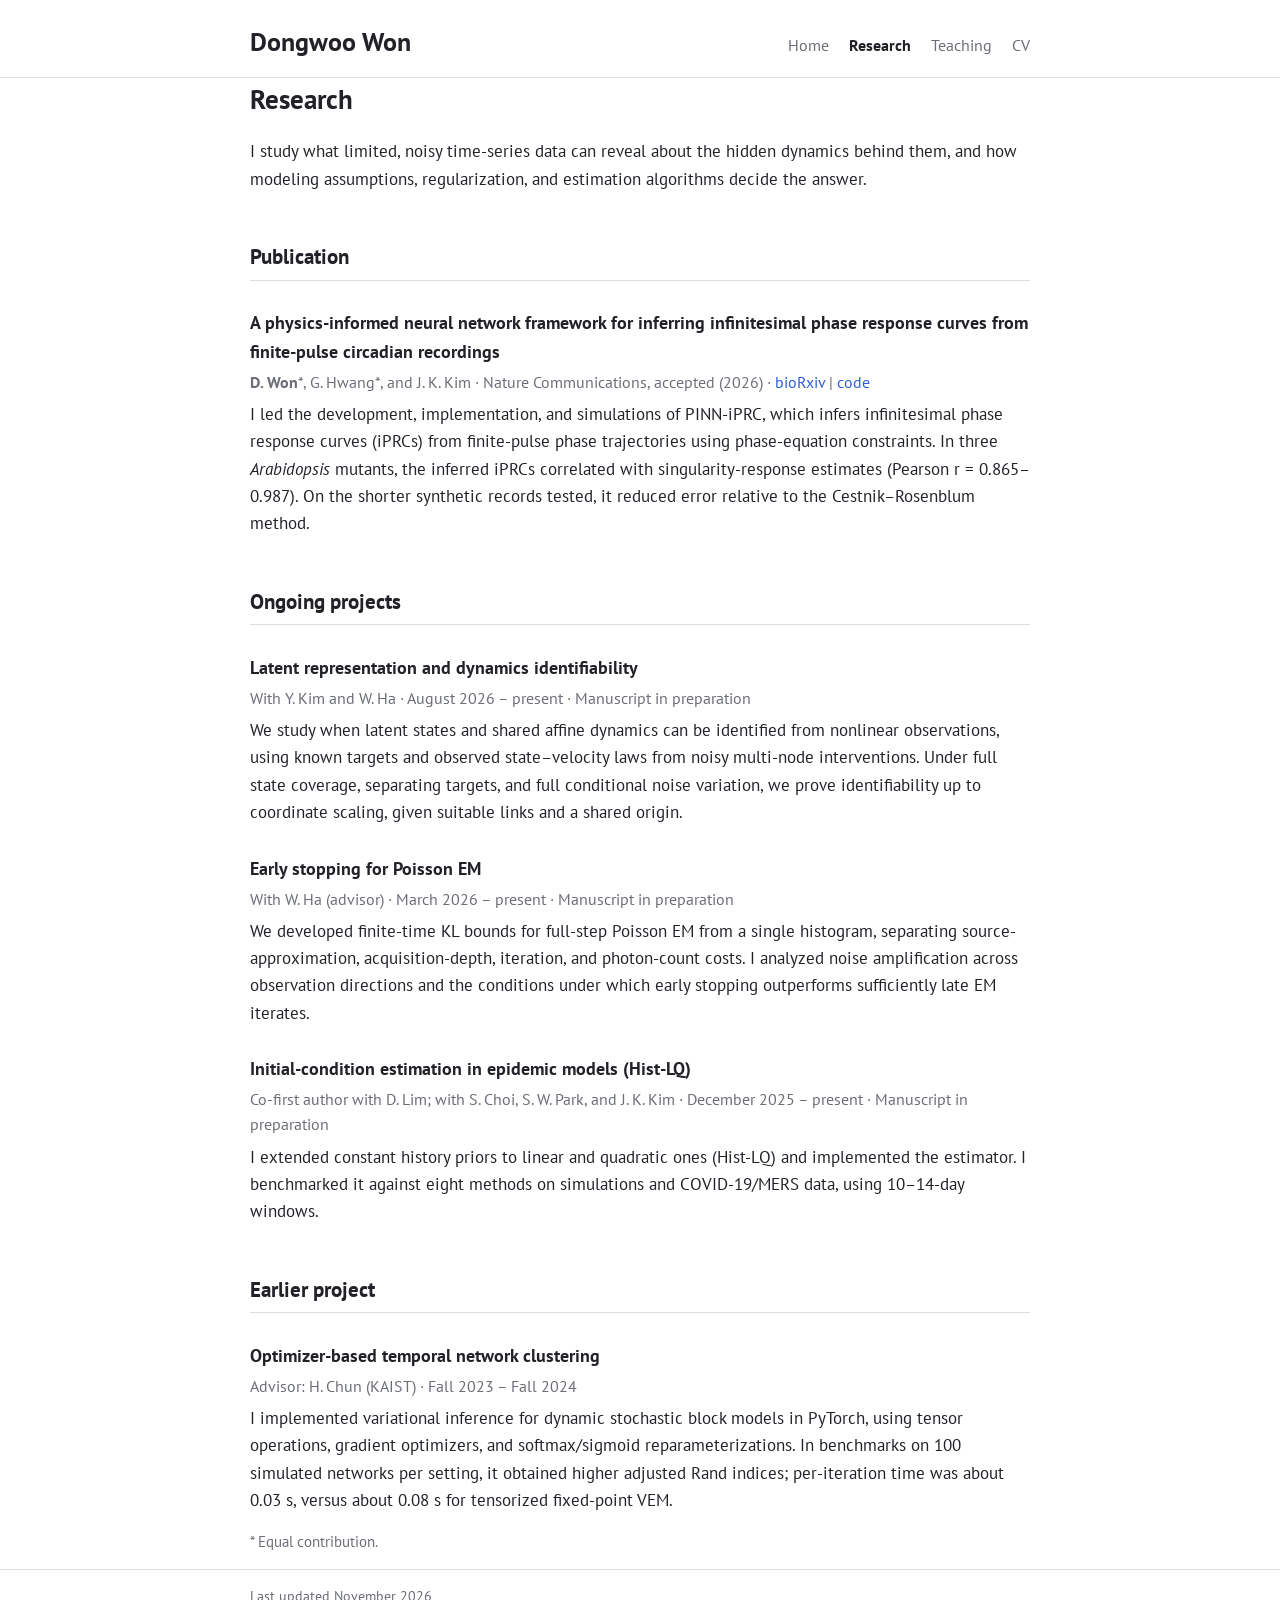
==== research.html @ 682a4bd4 "Add personal homepage Static site with Home, Research, and Teaching pages, a profile photo, and a pu" ====
<!doctype html>
<html lang="en">
<head>
  <meta charset="utf-8">
  <meta name="viewport" content="width=device-width, initial-scale=1">
  <title>Research | Dongwoo Won</title>
  <meta name="description" content="Research projects of Dongwoo Won: physics-informed iPRC inference, early stopping for Poisson EM, identifiability of latent dynamics, and epidemic initial-condition estimation.">
  <link rel="preconnect" href="https://fonts.googleapis.com">
  <link rel="preconnect" href="https://fonts.gstatic.com" crossorigin>
  <link href="https://fonts.googleapis.com/css2?family=PT+Sans:ital,wght@0,400;0,700;1,400&display=swap" rel="stylesheet">
  <link rel="stylesheet" href="assets/style.css">
</head>
<body>
  <header class="site-header">
    <div class="wrapper">
      <a class="site-title" href="index.html">Dongwoo Won</a>
      <nav class="site-nav" aria-label="Main">
        <a href="index.html">Home</a>
        <a href="research.html" aria-current="page">Research</a>
        <a href="teaching.html">Teaching</a>
        <a href="cv/Dongwoo_Won_CV.pdf">CV</a>
      </nav>
    </div>
  </header>

  <main class="wrapper">
    <h1>Research</h1>
    <p>I study what limited, noisy time-series data can reveal about the hidden dynamics behind them, and how modeling assumptions, regularization, and estimation algorithms decide the answer.</p>

    <h2>Publication</h2>
    <div class="project">
      <h3>A physics-informed neural network framework for inferring infinitesimal phase response curves from finite-pulse circadian recordings</h3>
      <p class="meta"><b>D. Won</b>*, G. Hwang*, and J. K. Kim &middot; Nature Communications, accepted (2026) &middot; <a href="https://www.biorxiv.org/content/10.64898/2026.10.20.760317v1">bioRxiv</a> | <a href="https://doi.org/10.24433/CO.2592255.v1">code</a></p>
      <p>I led the development, implementation, and simulations of PINN-iPRC, which infers infinitesimal phase response curves (iPRCs) from finite-pulse phase trajectories using phase-equation constraints. In three <i>Arabidopsis</i> mutants, the inferred iPRCs correlated with singularity-response estimates (Pearson r = 0.865&ndash;0.987). On the shorter synthetic records tested, it reduced error relative to the Cestnik&ndash;Rosenblum method.</p>
    </div>

    <h2>Ongoing projects</h2>
    <div class="project">
      <h3>Latent representation and dynamics identifiability</h3>
      <p class="meta">With Y. Kim and W. Ha &middot; August 2026 &ndash; present &middot; Manuscript in preparation</p>
      <p>We study when latent states and shared affine dynamics can be identified from nonlinear observations, using known targets and observed state&ndash;velocity laws from noisy multi-node interventions. Under full state coverage, separating targets, and full conditional noise variation, we prove identifiability up to coordinate scaling, given suitable links and a shared origin.</p>
    </div>
    <div class="project">
      <h3>Early stopping for Poisson EM</h3>
      <p class="meta">With W. Ha (advisor) &middot; March 2026 &ndash; present &middot; Manuscript in preparation</p>
      <p>We developed finite-time KL bounds for full-step Poisson EM from a single histogram, separating source-approximation, acquisition-depth, iteration, and photon-count costs. I analyzed noise amplification across observation directions and the conditions under which early stopping outperforms sufficiently late EM iterates.</p>
    </div>
    <div class="project">
      <h3>Initial-condition estimation in epidemic models (Hist-LQ)</h3>
      <p class="meta">Co-first author with D. Lim; with S. Choi, S. W. Park, and J. K. Kim &middot; December 2025 &ndash; present &middot; Manuscript in preparation</p>
      <p>I extended constant history priors to linear and quadratic ones (Hist-LQ) and implemented the estimator. I benchmarked it against eight methods on simulations and COVID-19/MERS data, using 10&ndash;14-day windows.</p>
    </div>

    <h2>Earlier project</h2>
    <div class="project">
      <h3>Optimizer-based temporal network clustering</h3>
      <p class="meta">Advisor: H. Chun (KAIST) &middot; Fall 2023 &ndash; Fall 2024</p>
      <p>I implemented variational inference for dynamic stochastic block models in PyTorch, using tensor operations, gradient optimizers, and softmax/sigmoid reparameterizations. In benchmarks on 100 simulated networks per setting, it obtained higher adjusted Rand indices; per-iteration time was about 0.03 s, versus about 0.08 s for tensorized fixed-point VEM.</p>
    </div>

    <p class="note">* Equal contribution.</p>
  </main>

  <footer class="site-footer">
    <div class="wrapper">Last updated November 2026</div>
  </footer>
</body>
</html>
---- assets/style.css ----
:root {
  --text: #212228;
  --muted: #6b6e76;
  --link: #2b5fd9;
  --rule: rgba(144, 145, 148, 0.3);
  --bg: #ffffff;
}

* { box-sizing: border-box; }

html { font-size: 17px; }

body {
  margin: 0;
  background: var(--bg);
  color: var(--text);
  font-family: "PT Sans", -apple-system, "Helvetica Neue", "Segoe UI", Roboto, sans-serif;
  line-height: 1.6;
}

a { color: var(--link); text-decoration: none; }
a:hover { text-decoration: underline; }

.wrapper { max-width: 820px; margin: 0 auto; padding: 0 20px; }

.site-header { border-bottom: 1px solid var(--rule); }
.site-header .wrapper {
  display: flex;
  align-items: baseline;
  justify-content: space-between;
  flex-wrap: wrap;
  gap: 8px 24px;
  padding-top: 22px;
  padding-bottom: 14px;
}
.site-title { font-size: 1.5rem; font-weight: 700; color: var(--text); }
.site-title:hover { text-decoration: none; }
.site-nav { display: flex; flex-wrap: wrap; gap: 6px 20px; font-size: 0.95rem; }
.site-nav a { color: var(--muted); }
.site-nav a[aria-current="page"] { color: var(--text); font-weight: 700; }

main { padding: 32px 0 48px; }

.intro {
  display: grid;
  grid-template-columns: 190px minmax(0, 1fr);
  gap: 36px;
  align-items: start;
}
.intro img { width: 190px; height: 190px; border-radius: 50%; object-fit: cover; display: block; }
.intro p { margin: 0 0 0.9em; }
.links { color: var(--muted); }

h1 { font-size: 1.6rem; font-weight: 700; margin: 0 0 0.6em; }
h2 {
  font-size: 1.25rem;
  font-weight: 700;
  margin: 2.2em 0 0.8em;
  padding-bottom: 0.3em;
  border-bottom: 1px solid var(--rule);
}
h3 { font-size: 1.05rem; font-weight: 700; margin: 1.6em 0 0.2em; }

.publications { list-style: none; margin: 0; padding: 0; }
.publications li { margin-bottom: 1.1em; }
.publications .title { display: block; font-style: italic; }
.publications .authors,
.publications .venue,
.publications .links { display: block; font-size: 0.92rem; }
.publications .venue { color: var(--muted); }

.note { font-size: 0.9rem; color: var(--muted); }

.edu .school { font-weight: 700; margin: 1em 0 0.2em; }
.edu ul, .plain { margin: 0; padding-left: 1.2em; }
.plain li { margin-bottom: 0.5em; }

.project .meta { color: var(--muted); font-size: 0.92rem; margin: 0 0 0.4em; }
.project p { margin: 0 0 0.6em; }

.site-footer { border-top: 1px solid var(--rule); color: var(--muted); font-size: 0.85rem; }
.site-footer .wrapper { padding-top: 14px; padding-bottom: 24px; }

@media (max-width: 640px) {
  html { font-size: 16px; }
  .intro { grid-template-columns: 1fr; gap: 20px; }
  .intro img { width: 150px; height: 150px; margin: 0 auto; }
}
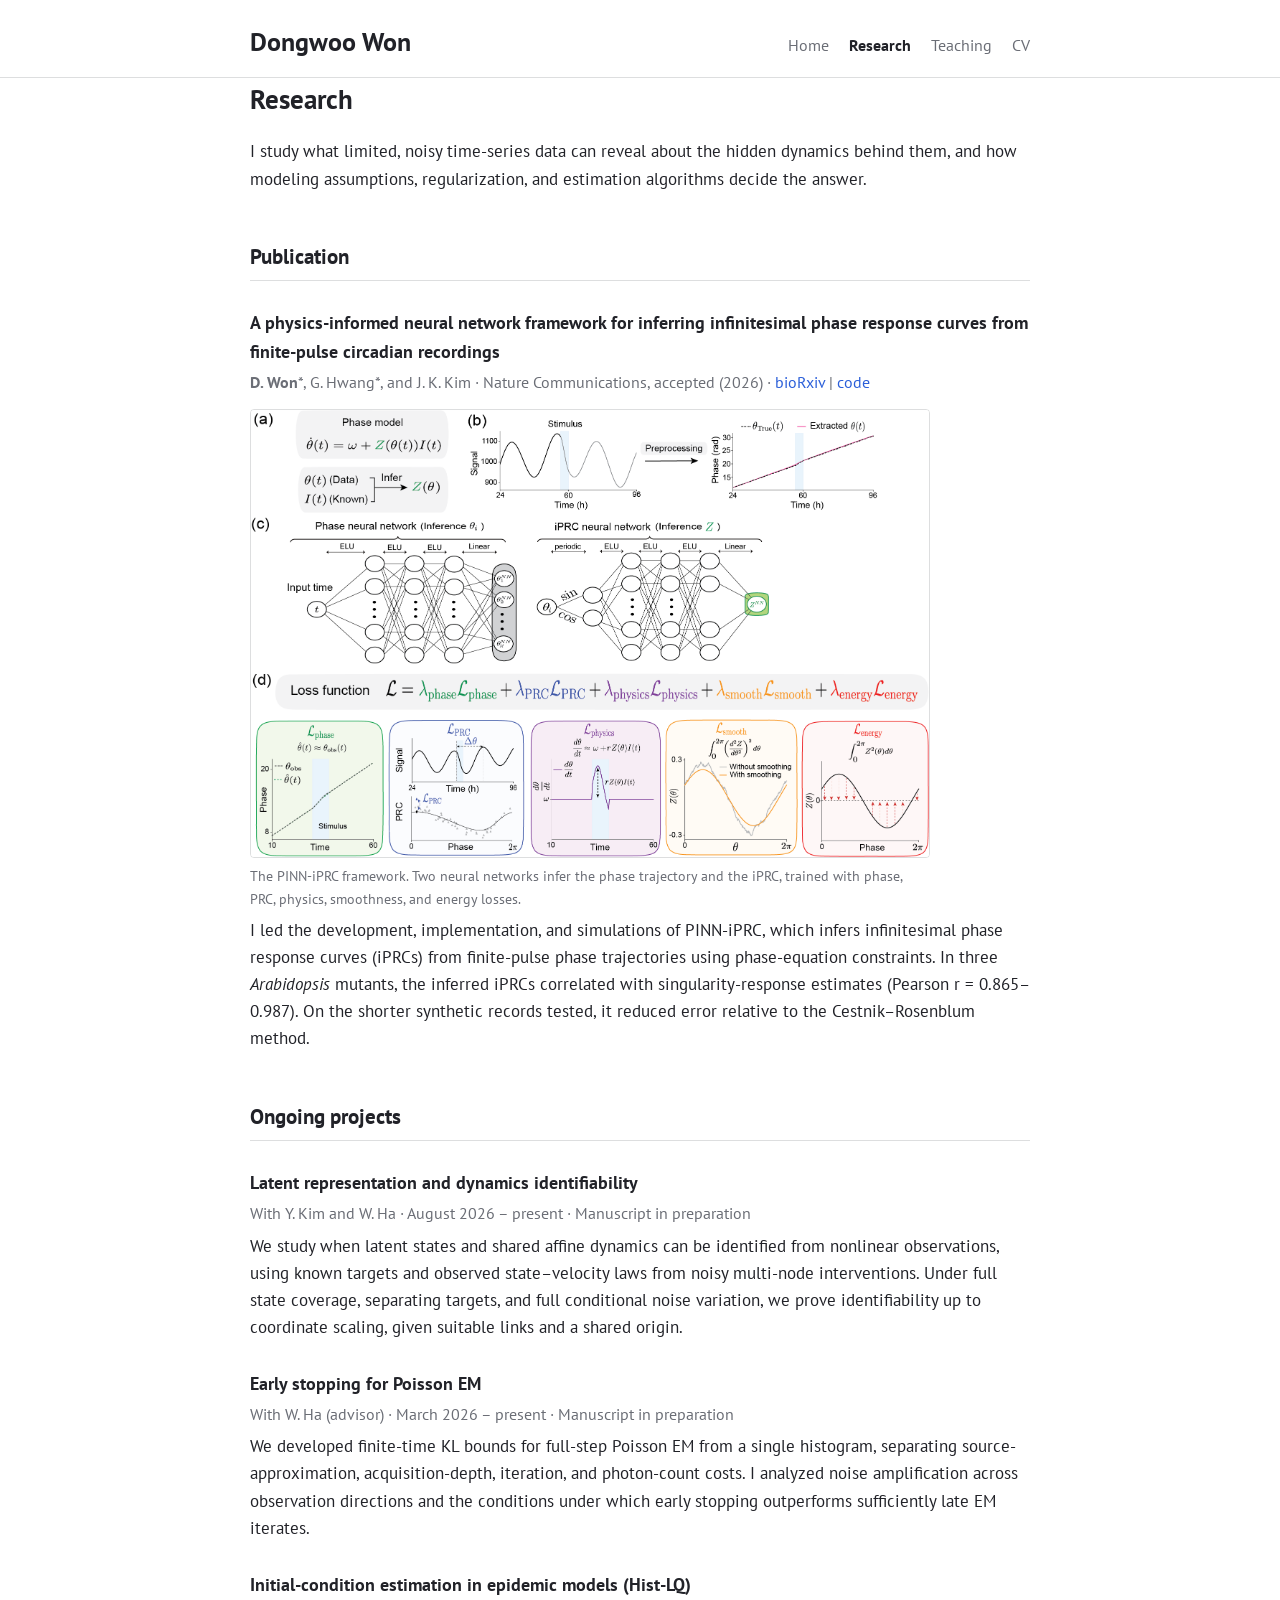
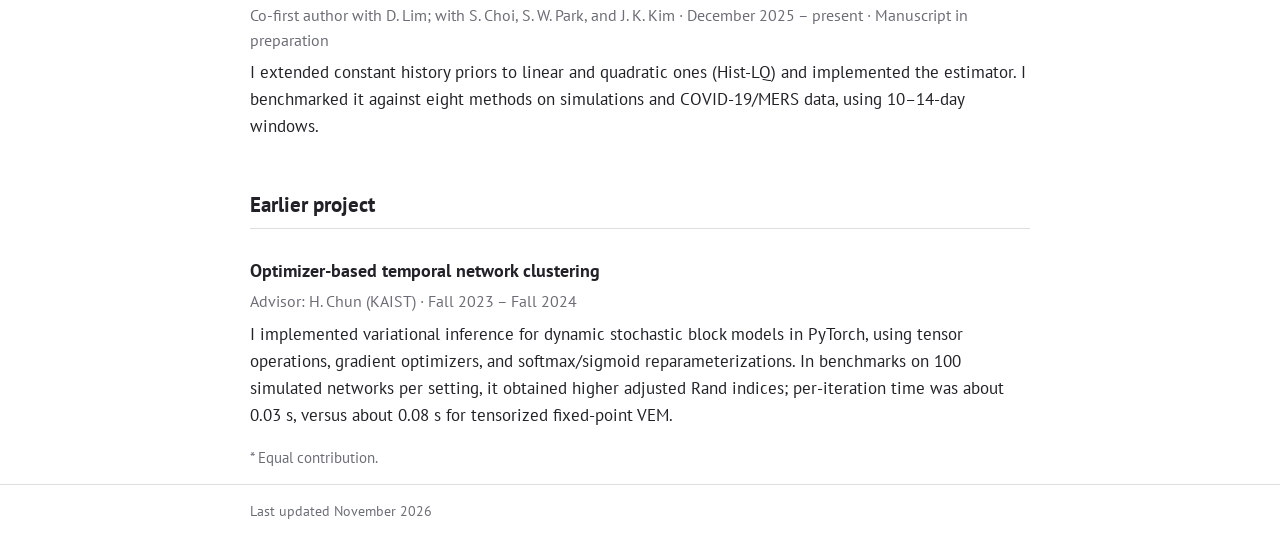
==== commit de97ce7e: "Add PINN-iPRC figure and web links in CV Show the PINN-iPRC framework figure on the Home and Researc" ====
--- a/research.html
+++ b/research.html
@@ -31,6 +31,10 @@
     <div class="project">
       <h3>A physics-informed neural network framework for inferring infinitesimal phase response curves from finite-pulse circadian recordings</h3>
       <p class="meta"><b>D. Won</b>*, G. Hwang*, and J. K. Kim &middot; Nature Communications, accepted (2026) &middot; <a href="https://www.biorxiv.org/content/10.64898/2026.10.20.760317v1">bioRxiv</a> | <a href="https://doi.org/10.24433/CO.2592255.v1">code</a></p>
+      <figure class="figure">
+        <img src="assets/pinn-iprc-framework.png" alt="PINN-iPRC framework: a phase model, preprocessing of oscillatory signals, a phase neural network and an iPRC neural network, and a five-term loss function" loading="lazy">
+        <figcaption>The PINN-iPRC framework. Two neural networks infer the phase trajectory and the iPRC, trained with phase, PRC, physics, smoothness, and energy losses.</figcaption>
+      </figure>
       <p>I led the development, implementation, and simulations of PINN-iPRC, which infers infinitesimal phase response curves (iPRCs) from finite-pulse phase trajectories using phase-equation constraints. In three <i>Arabidopsis</i> mutants, the inferred iPRCs correlated with singularity-response estimates (Pearson r = 0.865&ndash;0.987). On the shorter synthetic records tested, it reduced error relative to the Cestnik&ndash;Rosenblum method.</p>
     </div>
 
--- a/assets/style.css
+++ b/assets/style.css
@@ -71,6 +71,10 @@
 
 .note { font-size: 0.9rem; color: var(--muted); }
 
+.figure { margin: 0.8em 0 0.4em; }
+.figure img { display: block; width: 100%; max-width: 680px; height: auto; border: 1px solid var(--rule); border-radius: 4px; }
+.figure figcaption { font-size: 0.85rem; color: var(--muted); margin-top: 0.4em; max-width: 680px; }
+
 .edu .school { font-weight: 700; margin: 1em 0 0.2em; }
 .edu ul, .plain { margin: 0; padding-left: 1.2em; }
 .plain li { margin-bottom: 0.5em; }
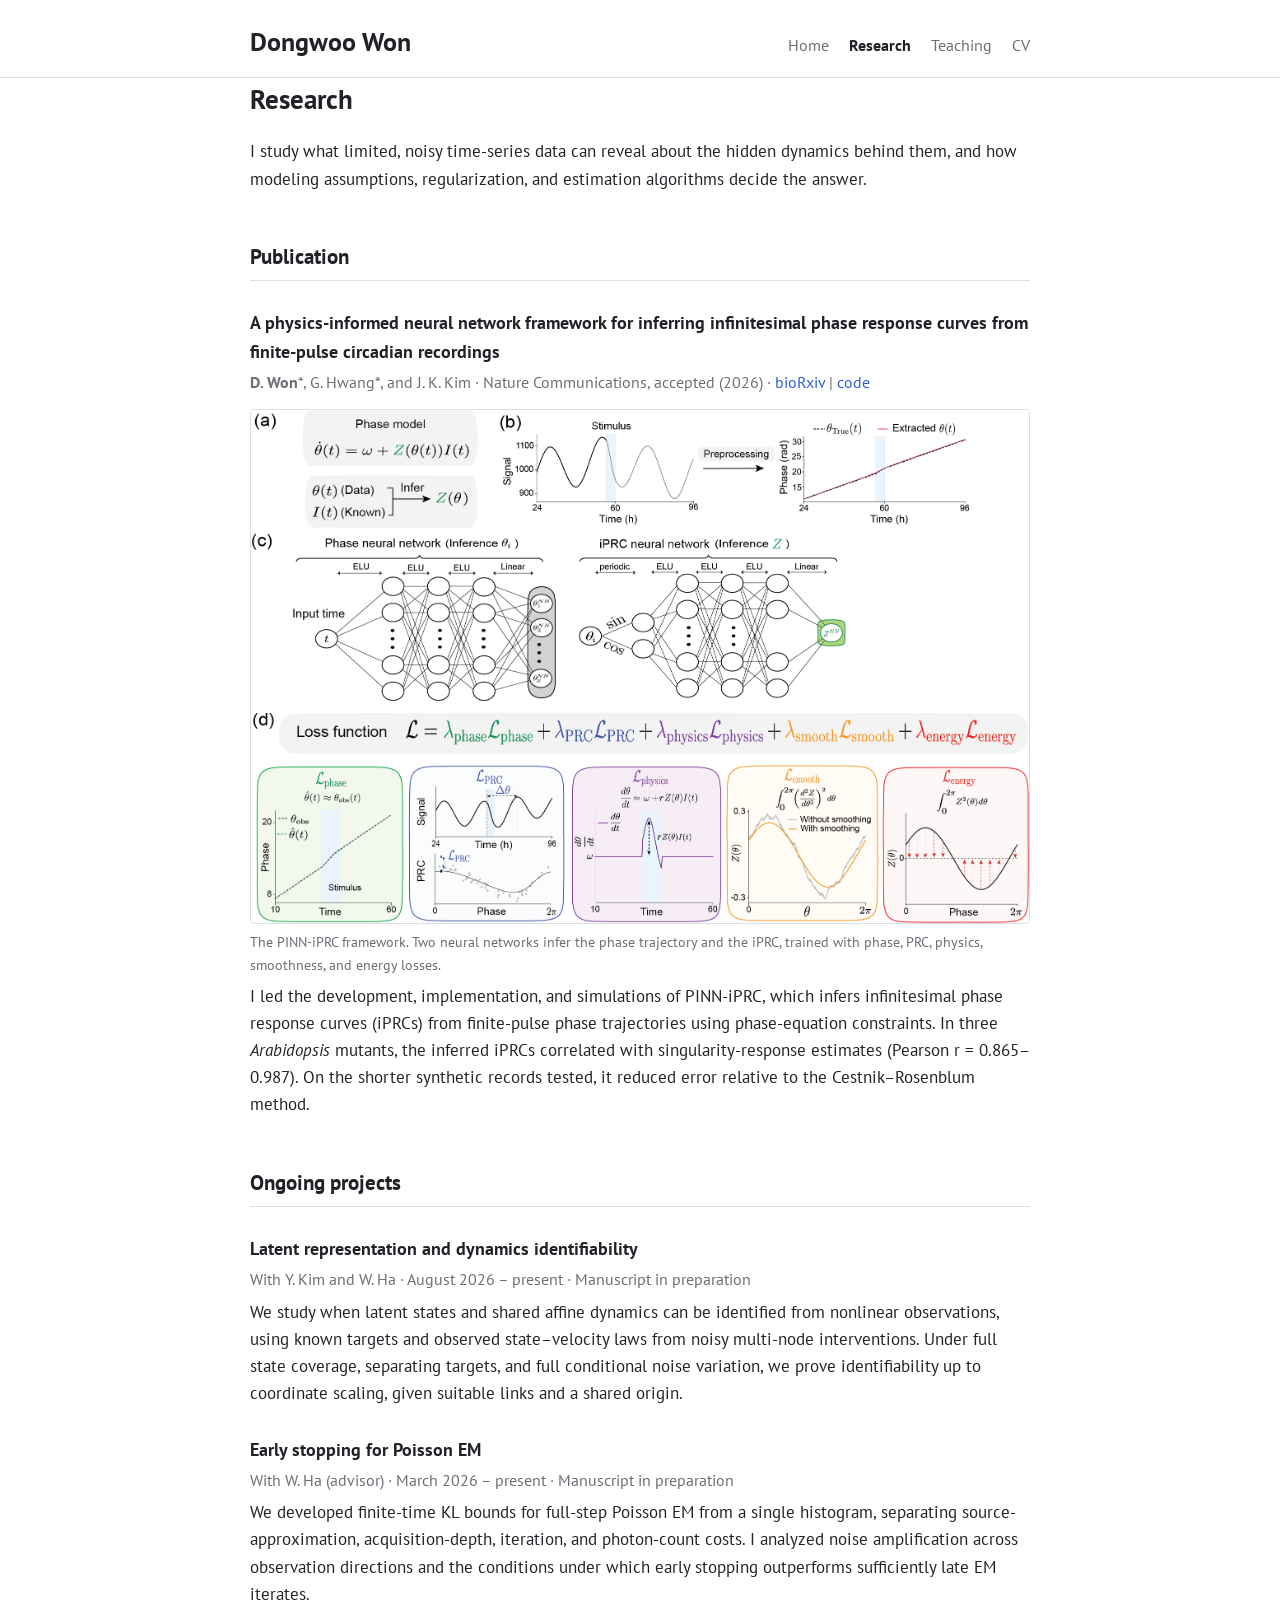
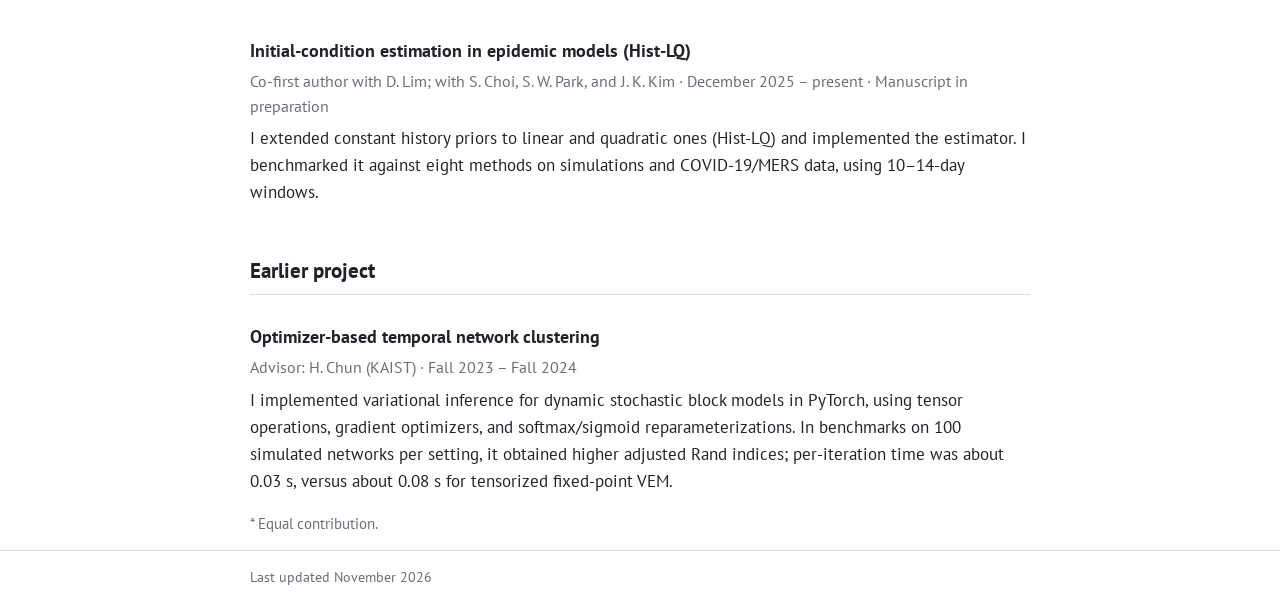
==== commit c33cf00a: "Fit the PINN-iPRC figure to the text column Remove the 680px cap so the figure spans the full conten" ====
--- a/research.html
+++ b/research.html
@@ -32,7 +32,7 @@
       <h3>A physics-informed neural network framework for inferring infinitesimal phase response curves from finite-pulse circadian recordings</h3>
       <p class="meta"><b>D. Won</b>*, G. Hwang*, and J. K. Kim &middot; Nature Communications, accepted (2026) &middot; <a href="https://www.biorxiv.org/content/10.64898/2026.10.20.760317v1">bioRxiv</a> | <a href="https://doi.org/10.24433/CO.2592255.v1">code</a></p>
       <figure class="figure">
-        <img src="assets/pinn-iprc-framework.png" alt="PINN-iPRC framework: a phase model, preprocessing of oscillatory signals, a phase neural network and an iPRC neural network, and a five-term loss function" loading="lazy">
+        <a href="assets/pinn-iprc-framework.png"><img src="assets/pinn-iprc-framework.png" alt="PINN-iPRC framework: a phase model, preprocessing of oscillatory signals, a phase neural network and an iPRC neural network, and a five-term loss function" width="1889" height="1246"></a>
         <figcaption>The PINN-iPRC framework. Two neural networks infer the phase trajectory and the iPRC, trained with phase, PRC, physics, smoothness, and energy losses.</figcaption>
       </figure>
       <p>I led the development, implementation, and simulations of PINN-iPRC, which infers infinitesimal phase response curves (iPRCs) from finite-pulse phase trajectories using phase-equation constraints. In three <i>Arabidopsis</i> mutants, the inferred iPRCs correlated with singularity-response estimates (Pearson r = 0.865&ndash;0.987). On the shorter synthetic records tested, it reduced error relative to the Cestnik&ndash;Rosenblum method.</p>
--- a/assets/style.css
+++ b/assets/style.css
@@ -72,8 +72,9 @@
 .note { font-size: 0.9rem; color: var(--muted); }
 
 .figure { margin: 0.8em 0 0.4em; }
-.figure img { display: block; width: 100%; max-width: 680px; height: auto; border: 1px solid var(--rule); border-radius: 4px; }
-.figure figcaption { font-size: 0.85rem; color: var(--muted); margin-top: 0.4em; max-width: 680px; }
+.figure a { display: block; }
+.figure img { display: block; width: 100%; height: auto; border: 1px solid var(--rule); border-radius: 4px; }
+.figure figcaption { font-size: 0.85rem; color: var(--muted); margin-top: 0.4em; }
 
 .edu .school { font-weight: 700; margin: 1em 0 0.2em; }
 .edu ul, .plain { margin: 0; padding-left: 1.2em; }
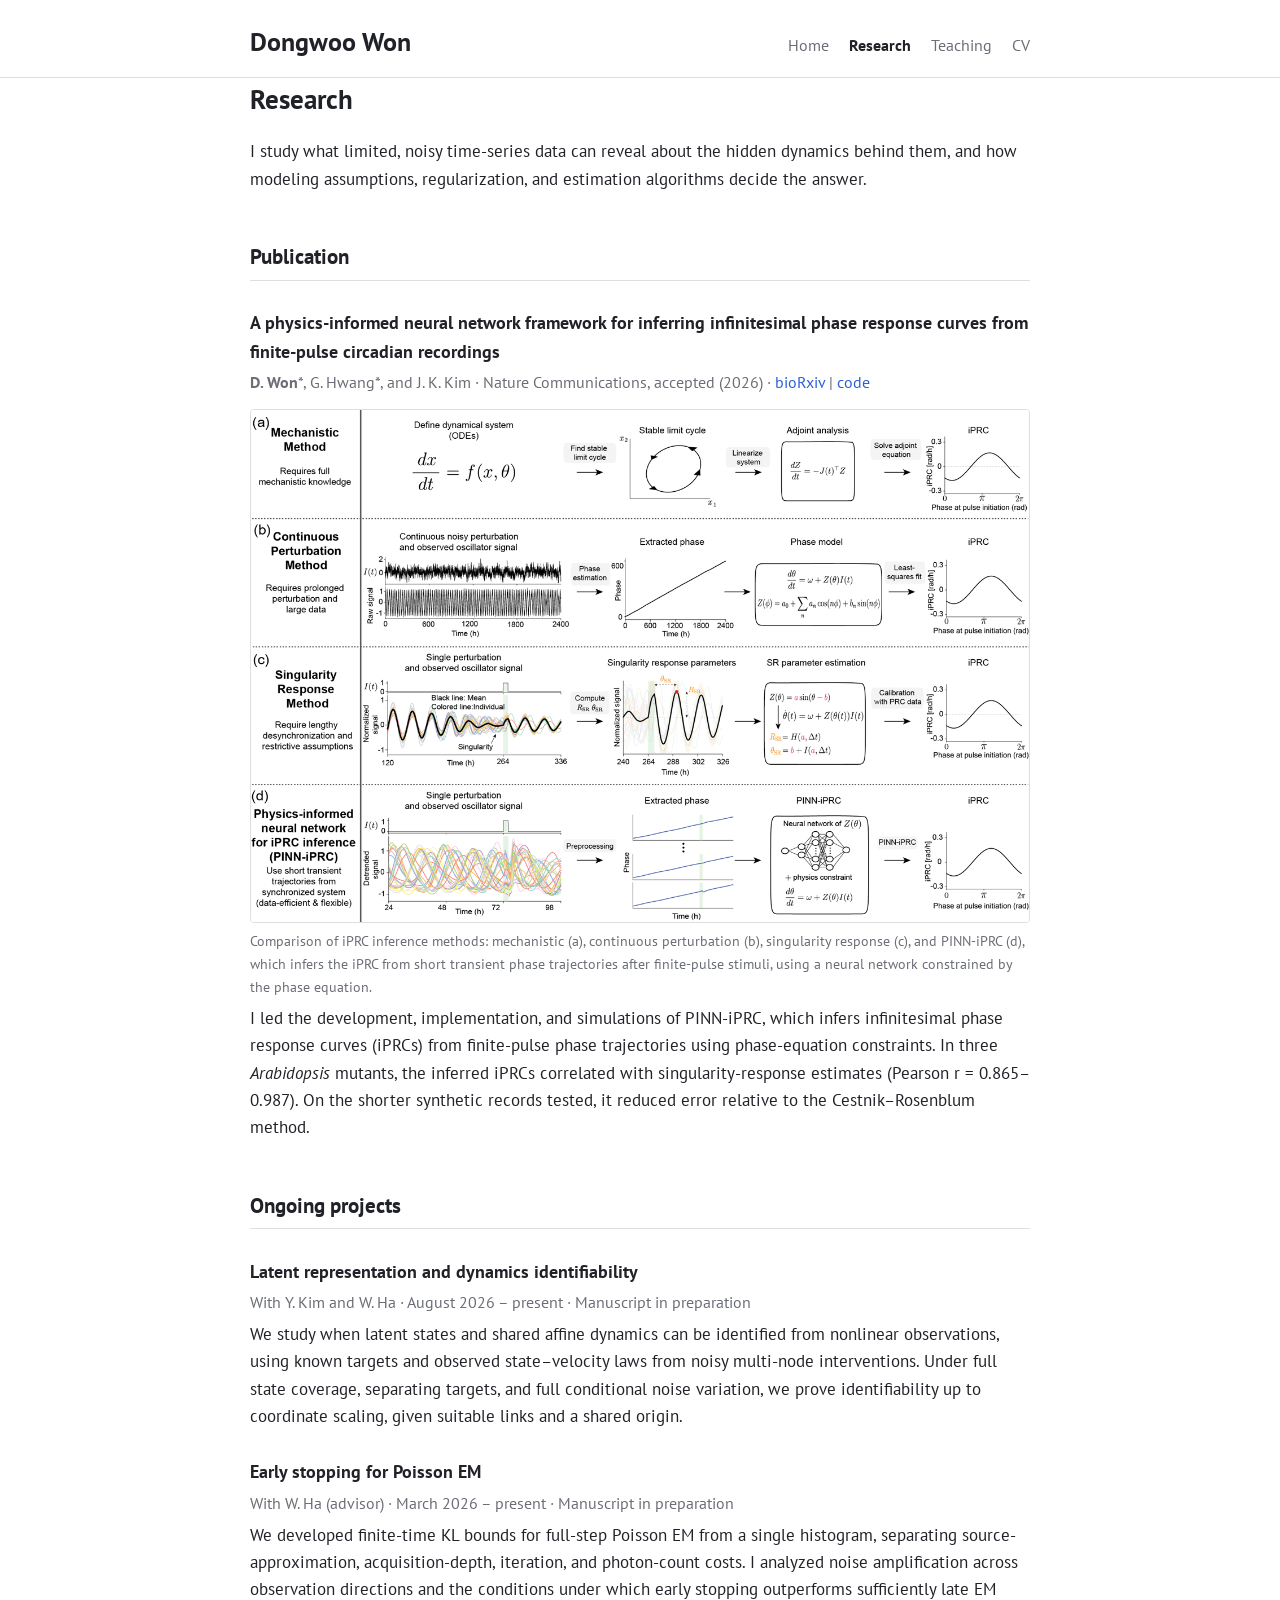
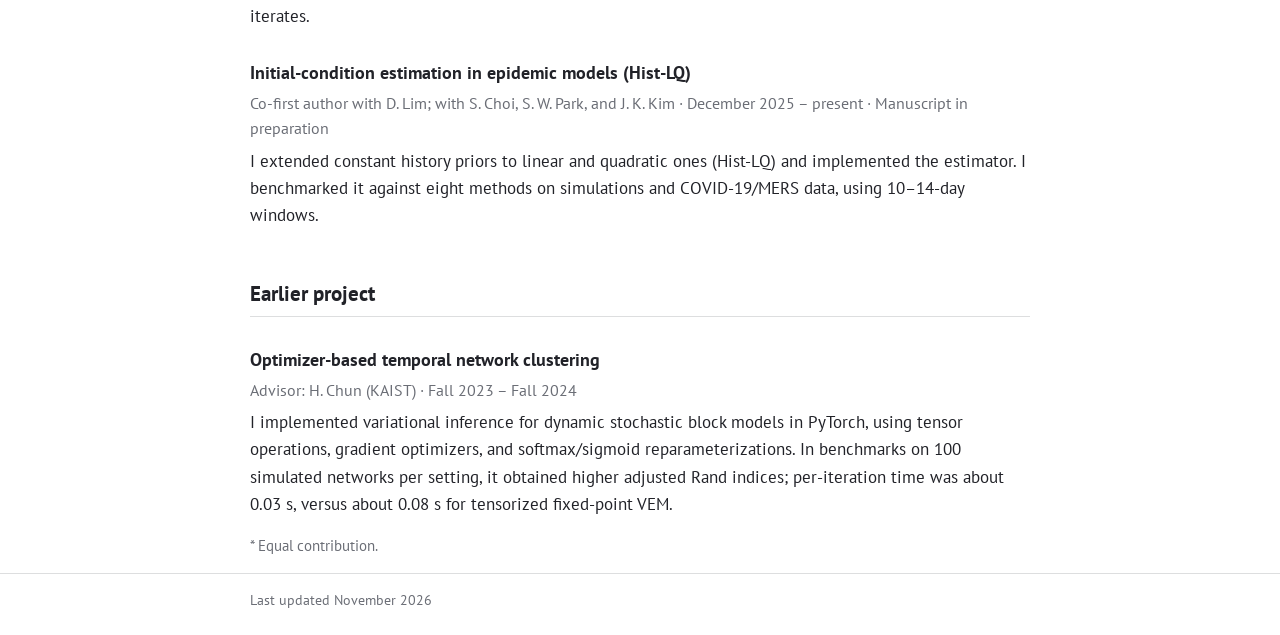
==== commit 95020bb6: "Use the method-comparison figure for PINN-iPRC Replace the framework figure (Fig. 3) with the compar" ====
--- a/research.html
+++ b/research.html
@@ -32,8 +32,8 @@
       <h3>A physics-informed neural network framework for inferring infinitesimal phase response curves from finite-pulse circadian recordings</h3>
       <p class="meta"><b>D. Won</b>*, G. Hwang*, and J. K. Kim &middot; Nature Communications, accepted (2026) &middot; <a href="https://www.biorxiv.org/content/10.64898/2026.10.20.760317v1">bioRxiv</a> | <a href="https://doi.org/10.24433/CO.2592255.v1">code</a></p>
       <figure class="figure">
-        <a href="assets/pinn-iprc-framework.png"><img src="assets/pinn-iprc-framework.png" alt="PINN-iPRC framework: a phase model, preprocessing of oscillatory signals, a phase neural network and an iPRC neural network, and a five-term loss function" width="1889" height="1246"></a>
-        <figcaption>The PINN-iPRC framework. Two neural networks infer the phase trajectory and the iPRC, trained with phase, PRC, physics, smoothness, and energy losses.</figcaption>
+        <a href="assets/pinn-iprc-overview.png"><img src="assets/pinn-iprc-overview.png" alt="Comparison of four iPRC inference methods: mechanistic, continuous perturbation, singularity response, and PINN-iPRC" width="1378" height="908"></a>
+        <figcaption>Comparison of iPRC inference methods: mechanistic (a), continuous perturbation (b), singularity response (c), and PINN-iPRC (d), which infers the iPRC from short transient phase trajectories after finite-pulse stimuli, using a neural network constrained by the phase equation.</figcaption>
       </figure>
       <p>I led the development, implementation, and simulations of PINN-iPRC, which infers infinitesimal phase response curves (iPRCs) from finite-pulse phase trajectories using phase-equation constraints. In three <i>Arabidopsis</i> mutants, the inferred iPRCs correlated with singularity-response estimates (Pearson r = 0.865&ndash;0.987). On the shorter synthetic records tested, it reduced error relative to the Cestnik&ndash;Rosenblum method.</p>
     </div>
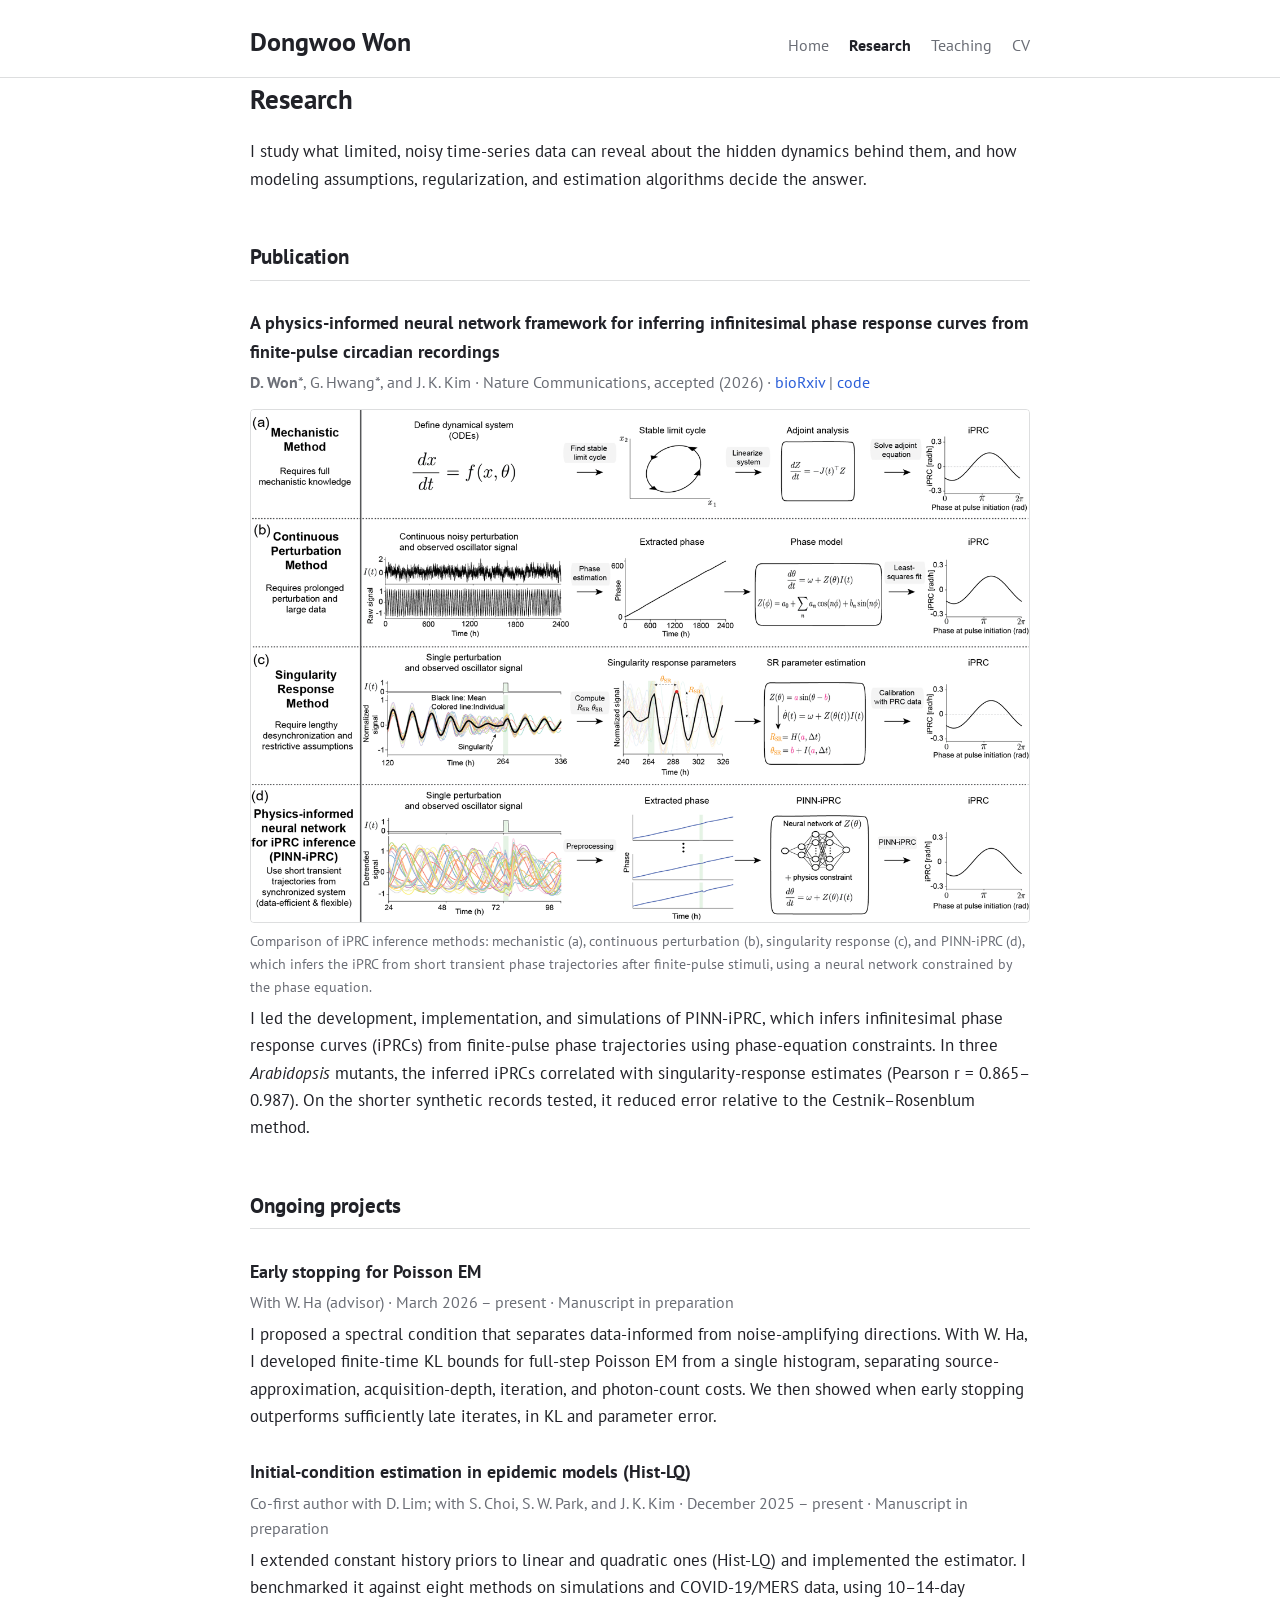
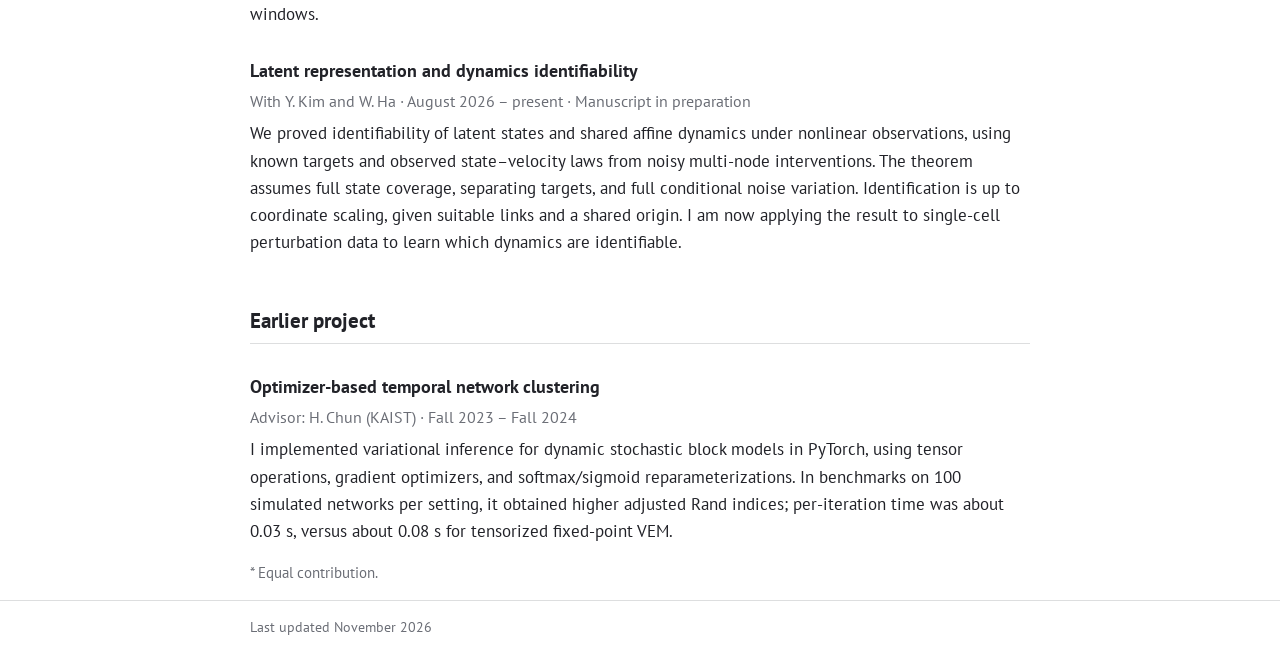
==== commit c7110a6d: "Match page text to the updated CV - Research and Home: order projects as in the CV (iPRC, EM, Hist-L" ====
--- a/research.html
+++ b/research.html
@@ -4,7 +4,7 @@
   <meta charset="utf-8">
   <meta name="viewport" content="width=device-width, initial-scale=1">
   <title>Research | Dongwoo Won</title>
-  <meta name="description" content="Research projects of Dongwoo Won: physics-informed iPRC inference, early stopping for Poisson EM, identifiability of latent dynamics, and epidemic initial-condition estimation.">
+  <meta name="description" content="Research projects of Dongwoo Won: physics-informed iPRC inference, early stopping for Poisson EM, epidemic initial-condition estimation, and identifiability of latent dynamics.">
   <link rel="preconnect" href="https://fonts.googleapis.com">
   <link rel="preconnect" href="https://fonts.gstatic.com" crossorigin>
   <link href="https://fonts.googleapis.com/css2?family=PT+Sans:ital,wght@0,400;0,700;1,400&display=swap" rel="stylesheet">
@@ -40,19 +40,19 @@
 
     <h2>Ongoing projects</h2>
     <div class="project">
-      <h3>Latent representation and dynamics identifiability</h3>
-      <p class="meta">With Y. Kim and W. Ha &middot; August 2026 &ndash; present &middot; Manuscript in preparation</p>
-      <p>We study when latent states and shared affine dynamics can be identified from nonlinear observations, using known targets and observed state&ndash;velocity laws from noisy multi-node interventions. Under full state coverage, separating targets, and full conditional noise variation, we prove identifiability up to coordinate scaling, given suitable links and a shared origin.</p>
-    </div>
-    <div class="project">
       <h3>Early stopping for Poisson EM</h3>
       <p class="meta">With W. Ha (advisor) &middot; March 2026 &ndash; present &middot; Manuscript in preparation</p>
-      <p>We developed finite-time KL bounds for full-step Poisson EM from a single histogram, separating source-approximation, acquisition-depth, iteration, and photon-count costs. I analyzed noise amplification across observation directions and the conditions under which early stopping outperforms sufficiently late EM iterates.</p>
+      <p>I proposed a spectral condition that separates data-informed from noise-amplifying directions. With W. Ha, I developed finite-time KL bounds for full-step Poisson EM from a single histogram, separating source-approximation, acquisition-depth, iteration, and photon-count costs. We then showed when early stopping outperforms sufficiently late iterates, in KL and parameter error.</p>
     </div>
     <div class="project">
       <h3>Initial-condition estimation in epidemic models (Hist-LQ)</h3>
       <p class="meta">Co-first author with D. Lim; with S. Choi, S. W. Park, and J. K. Kim &middot; December 2025 &ndash; present &middot; Manuscript in preparation</p>
       <p>I extended constant history priors to linear and quadratic ones (Hist-LQ) and implemented the estimator. I benchmarked it against eight methods on simulations and COVID-19/MERS data, using 10&ndash;14-day windows.</p>
+    </div>
+    <div class="project">
+      <h3>Latent representation and dynamics identifiability</h3>
+      <p class="meta">With Y. Kim and W. Ha &middot; August 2026 &ndash; present &middot; Manuscript in preparation</p>
+      <p>We proved identifiability of latent states and shared affine dynamics under nonlinear observations, using known targets and observed state&ndash;velocity laws from noisy multi-node interventions. The theorem assumes full state coverage, separating targets, and full conditional noise variation. Identification is up to coordinate scaling, given suitable links and a shared origin. I am now applying the result to single-cell perturbation data to learn which dynamics are identifiable.</p>
     </div>
 
     <h2>Earlier project</h2>
